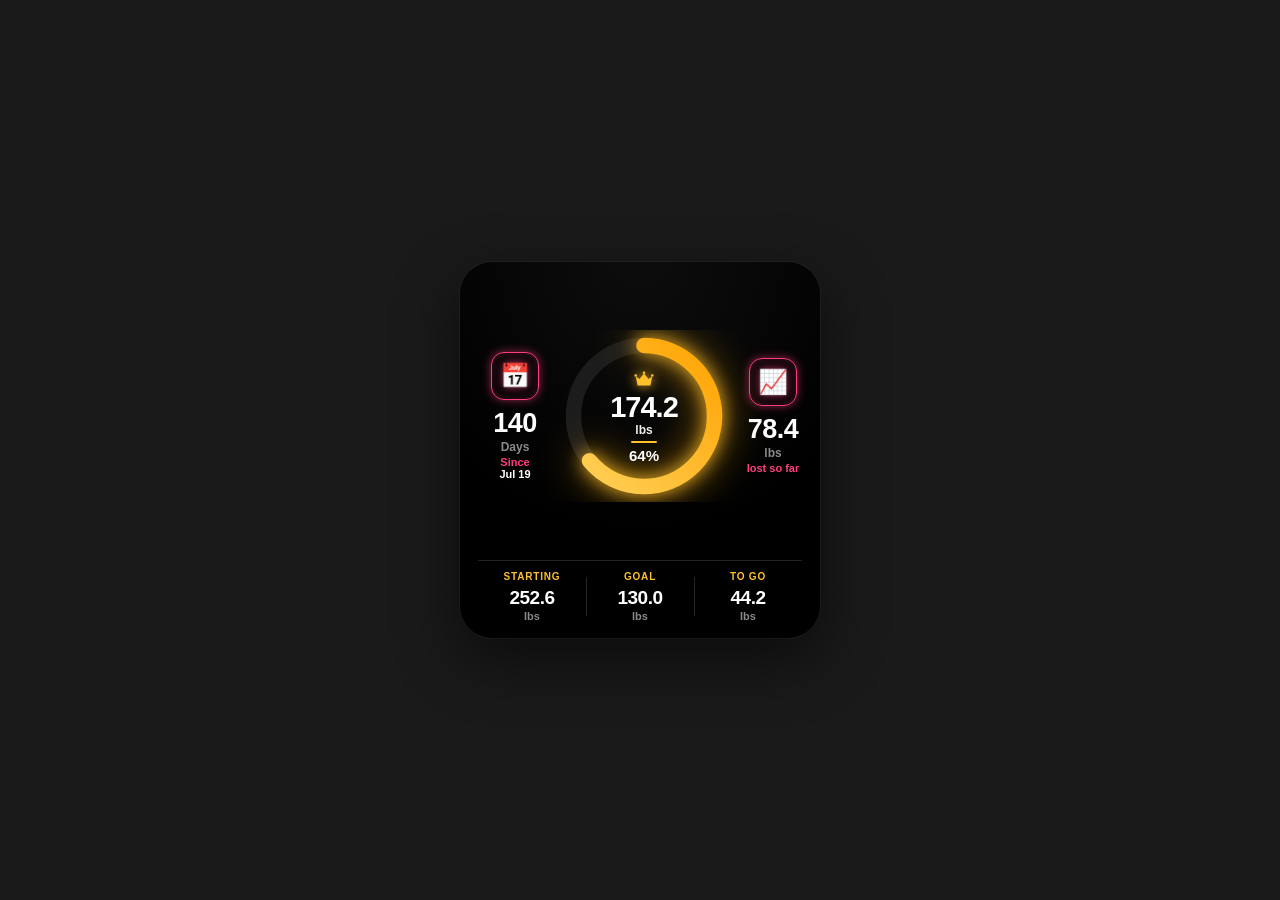
==== index.html @ 27c06859 "Update index.html" ====
<!DOCTYPE html>
<html lang="en">
<head>
<meta charset="UTF-8" />
<meta name="viewport" content="width=device-width, initial-scale=1.0" />
<title>Weight Tracker Widget</title>
<style>
  :root {
    --gold: #ffc02e;
    --gold-deep: #f5a623;
    --pink: #ff3d7f;
    --bg: #0a0a0a;
    --card: #000000;
    --gray: #8a8a8a;
  }

  * { box-sizing: border-box; }

  html, body {
    margin: 0;
    padding: 0;
    height: 100%;
    background: #1a1a1a;
    display: flex;
    align-items: center;
    justify-content: center;
    font-family: -apple-system, BlinkMacSystemFont, "Segoe UI", Roboto, Helvetica, Arial, sans-serif;
  }

  .card {
    width: 360px;
    height: 376px;
    background: radial-gradient(120% 120% at 50% 0%, #0d0d0d 0%, #000 60%);
    border-radius: 32px;
    padding: 22px 18px 16px;
    box-shadow: 0 0 0 1px rgba(255,255,255,0.04), 0 20px 60px rgba(0,0,0,0.6);
    color: #fff;
    display: flex;
    flex-direction: column;
  }

  .top-row {
    flex: 1;
    display: flex;
    align-items: center;
    justify-content: space-between;
    gap: 6px;
    min-height: 0;
  }

  .side {
    flex: 0 0 74px;
    text-align: center;
  }

  .side .icon-wrap {
    width: 48px;
    height: 48px;
    margin: 0 auto 10px;
    border-radius: 13px;
    border: 1.5px solid var(--pink);
    display: flex;
    align-items: center;
    justify-content: center;
    box-shadow: 0 0 10px rgba(255, 61, 127, 0.55), inset 0 0 8px rgba(255, 61, 127, 0.25);
  }

  .side .icon-wrap .emoji {
    font-size: 24px;
    line-height: 1;
    filter: drop-shadow(0 0 4px rgba(255, 61, 127, 0.7));
  }

  .side .big {
    font-size: 27px;
    font-weight: 800;
    line-height: 1;
    margin-bottom: 3px;
    letter-spacing: -0.5px;
  }

  .side .unit {
    font-size: 12px;
    color: var(--gray);
    font-weight: 600;
    margin-bottom: 2px;
  }

  .side .accent {
    font-size: 11px;
    color: var(--pink);
    font-weight: 600;
  }

  .side .plain {
    font-size: 11px;
    color: #fff;
    font-weight: 600;
  }

  .ring-col {
    flex: 1;
    display: flex;
    justify-content: center;
  }

  .ring-wrap {
    position: relative;
    width: 172px;
    height: 250px;
    flex: 0 0 auto;
  }

  .ring-wrap > svg {
    transform: rotate(-90deg);
    width: 100%;
    height: 100%;
    display: block;
  }

  .ring-track {
    fill: none;
    stroke: #1c1c1c;
    stroke-width: 18;
  }

  .ring-progress {
    fill: none;
    stroke: url(#goldGradient);
    stroke-width: 18;
    stroke-linecap: round;
    filter: drop-shadow(0 0 10px rgba(255, 192, 46, 0.9)) drop-shadow(0 0 22px rgba(255, 176, 0, 0.55));
    transition: stroke-dasharray 0.8s ease;
  }

  .ring-center {
    position: absolute;
    inset: 0;
    display: flex;
    flex-direction: column;
    align-items: center;
    justify-content: center;
    text-align: center;
  }

  .crown {
    width: 22px;
    height: 22px;
    margin-bottom: 2px;
    filter: drop-shadow(0 0 6px rgba(255, 192, 46, 0.9));
  }

  .ring-center .weight {
    font-size: 29px;
    font-weight: 800;
    line-height: 1;
    letter-spacing: -1px;
  }

  .ring-center .lbs {
    font-size: 12px;
    color: #eee;
    font-weight: 600;
    margin-top: 1px;
  }

  .ring-center .divider {
    width: 26px;
    height: 2px;
    background: var(--gold);
    margin: 4px 0;
    border-radius: 2px;
  }

  .ring-center .pct {
    font-size: 15px;
    font-weight: 700;
    color: #fff;
  }

  .hr {
    height: 1px;
    background: rgba(255,255,255,0.14);
    margin: 12px 0 10px;
    border: none;
    flex: 0 0 auto;
  }

  .bottom-row {
    display: flex;
    justify-content: space-between;
    flex: 0 0 auto;
  }

  .stat {
    flex: 1;
    text-align: center;
    position: relative;
  }

  .stat + .stat::before {
    content: "";
    position: absolute;
    left: 0;
    top: 6px;
    bottom: 6px;
    width: 1px;
    background: rgba(255,255,255,0.14);
  }

  .stat .label {
    font-size: 10px;
    font-weight: 700;
    letter-spacing: 0.8px;
    color: var(--gold);
    text-transform: uppercase;
    margin-bottom: 5px;
  }

  .stat .value {
    font-size: 19px;
    font-weight: 800;
    letter-spacing: -0.5px;
  }

  .stat .unit {
    font-size: 11px;
    color: var(--gray);
    font-weight: 600;
    margin-top: 1px;
  }
</style>
</head>
<body>

<div class="card" id="card">

  <div class="top-row">
    <div class="side">
      <div class="icon-wrap">
        <span class="emoji">📅</span>
      </div>
      <div class="big" id="daysCount">20</div>
      <div class="unit">Days</div>
      <div class="accent">Since</div>
      <div class="plain" id="sinceDate">Jul 1</div>
    </div>

    <div class="ring-col">
      <div class="ring-wrap">
        <svg viewBox="0 0 200 200" width="200" height="200">
          <defs>
            <linearGradient id="goldGradient" x1="0%" y1="0%" x2="100%" y2="100%">
              <stop offset="0%" stop-color="#ffd25c"></stop>
              <stop offset="100%" stop-color="#ffa300"></stop>
            </linearGradient>
          </defs>
          <circle class="ring-track" cx="100" cy="100" r="82"></circle>
          <circle class="ring-progress" id="ringProgress" cx="100" cy="100" r="82"
            stroke-dasharray="515.2" stroke-dashoffset="257.6"></circle>
        </svg>
        <div class="ring-center">
          <svg class="crown" viewBox="0 0 24 24" fill="var(--gold)">
            <path d="M3 8l4 3 5-6 5 6 4-3-2 10H5L3 8z"></path>
            <circle cx="3" cy="7" r="1.4"></circle>
            <circle cx="12" cy="4" r="1.4"></circle>
            <circle cx="21" cy="7" r="1.4"></circle>
          </svg>
          <div class="weight"><span id="currentWeight">220.0</span></div>
          <div class="lbs">lbs</div>
          <div class="divider"></div>
          <div class="pct" id="pctLabel">50%</div>
        </div>
      </div>
    </div>

    <div class="side">
      <div class="icon-wrap">
        <span class="emoji">📈</span>
      </div>
      <div class="big" id="lostAmount">30.0</div>
      <div class="unit">lbs</div>
      <div class="accent">lost so far</div>
    </div>
  </div>

  <hr class="hr" />

  <div class="bottom-row">
    <div class="stat">
      <div class="label">Starting</div>
      <div class="value" id="startingWeight">250.0</div>
      <div class="unit">lbs</div>
    </div>
    <div class="stat">
      <div class="label">Goal</div>
      <div class="value" id="goalWeight">160.0</div>
      <div class="unit">lbs</div>
    </div>
    <div class="stat">
      <div class="label">To Go</div>
      <div class="value" id="toGoWeight">45.0</div>
      <div class="unit">lbs</div>
    </div>
  </div>

</div>

<script>
  // ---- Configure your tracker here ----
  const config = {
    startDate: "2026-07-19", // "Since" date, ISO format
    startingWeight: 252.6,
    currentWeight: 174.2,
    goalWeight: 130.0,
  };
  // --------------------------------------

  function formatDate(iso) {
    const d = new Date(iso + "T00:00:00");
    return d.toLocaleDateString("en-US", { month: "short", day: "numeric" });
  }

  function daysSince(iso) {
    const start = new Date(iso + "T00:00:00");
    const now = new Date();
    const startUTC = Date.UTC(start.getFullYear(), start.getMonth(), start.getDate());
    const nowUTC = Date.UTC(now.getFullYear(), now.getMonth(), now.getDate());
    return Math.max(0, Math.round((nowUTC - startUTC) / 86400000));
  }

  function render(cfg) {
    const totalToLose = cfg.startingWeight - cfg.goalWeight;
    const lostSoFar = cfg.startingWeight - cfg.currentWeight;
    const toGo = cfg.currentWeight - cfg.goalWeight;
    const pct = totalToLose > 0 ? Math.min(100, Math.max(0, (lostSoFar / totalToLose) * 100)) : 0;

    document.getElementById("daysCount").textContent = daysSince(cfg.startDate);
    document.getElementById("sinceDate").textContent = formatDate(cfg.startDate);
    document.getElementById("currentWeight").textContent = cfg.currentWeight.toFixed(1);
    document.getElementById("pctLabel").textContent = Math.round(pct) + "%";
    document.getElementById("lostAmount").textContent = lostSoFar.toFixed(1);
    document.getElementById("startingWeight").textContent = cfg.startingWeight.toFixed(1);
    document.getElementById("goalWeight").textContent = cfg.goalWeight.toFixed(1);
    document.getElementById("toGoWeight").textContent = toGo.toFixed(1);

    const r = 82;
    const circumference = 2 * Math.PI * r;
    const offset = circumference * (1 - pct / 100);
    const ring = document.getElementById("ringProgress");
    ring.setAttribute("stroke-dasharray", circumference.toFixed(2));
    ring.setAttribute("stroke-dashoffset", offset.toFixed(2));
  }

  render(config);
</script>

</body>
</html>
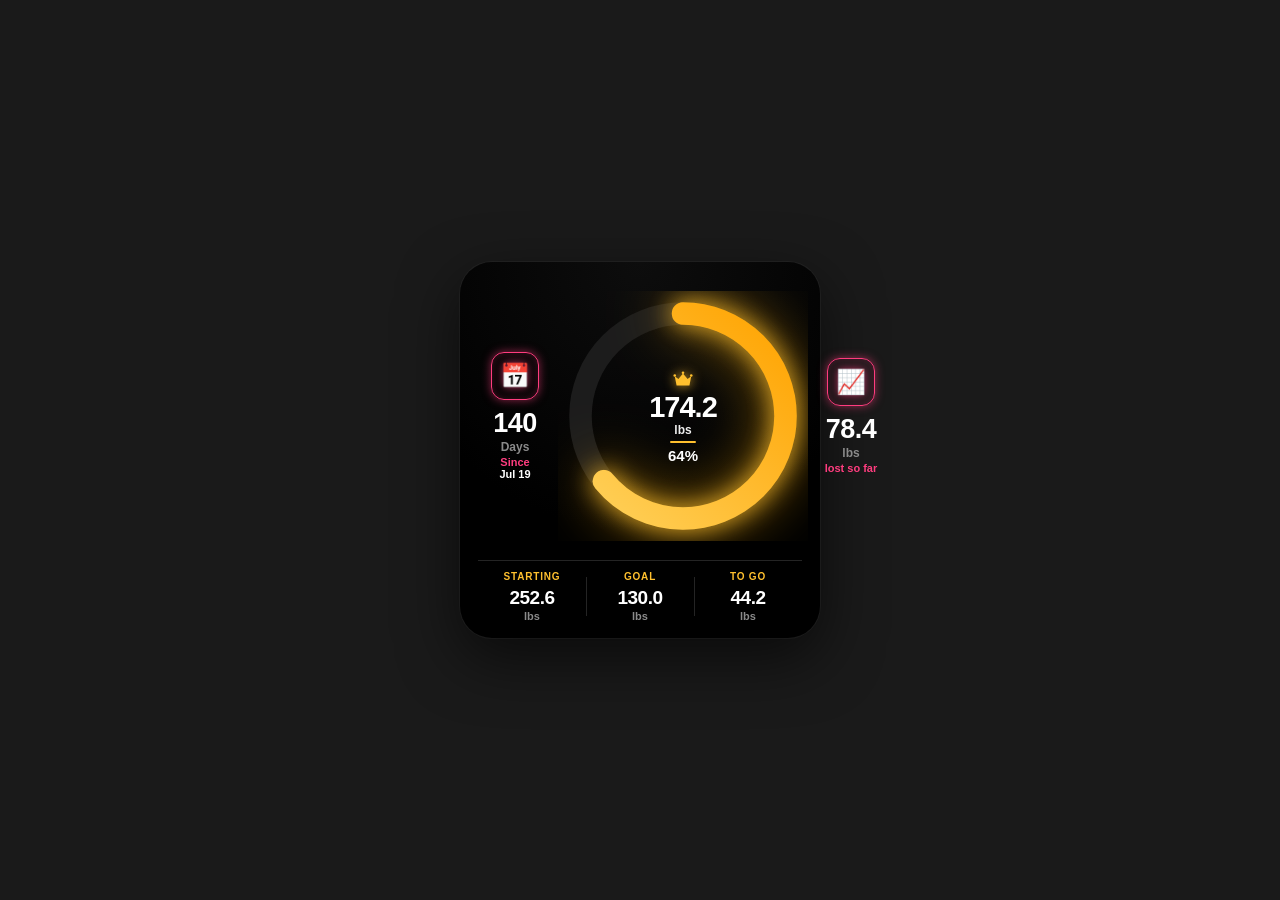
==== commit 4c460efd: "Update index.html" ====
--- a/index.html
+++ b/index.html
@@ -106,7 +106,7 @@
 
   .ring-wrap {
     position: relative;
-    width: 172px;
+    width: 250px;
     height: 250px;
     flex: 0 0 auto;
   }
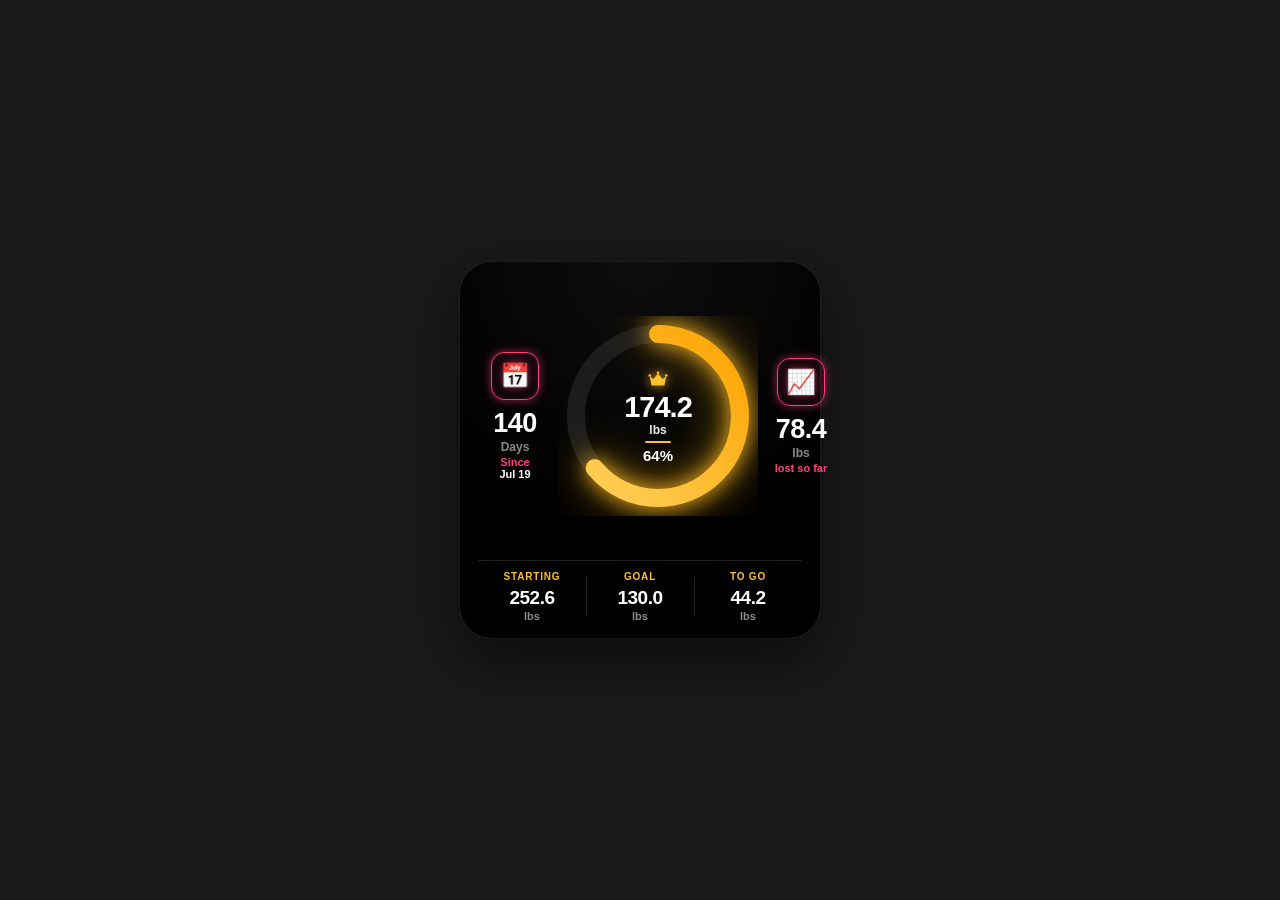
==== commit e5d7b565: "Update index.html" ====
--- a/index.html
+++ b/index.html
@@ -106,8 +106,8 @@
 
   .ring-wrap {
     position: relative;
-    width: 250px;
-    height: 250px;
+    width: 200px;
+    height: 200px;
     flex: 0 0 auto;
   }
 
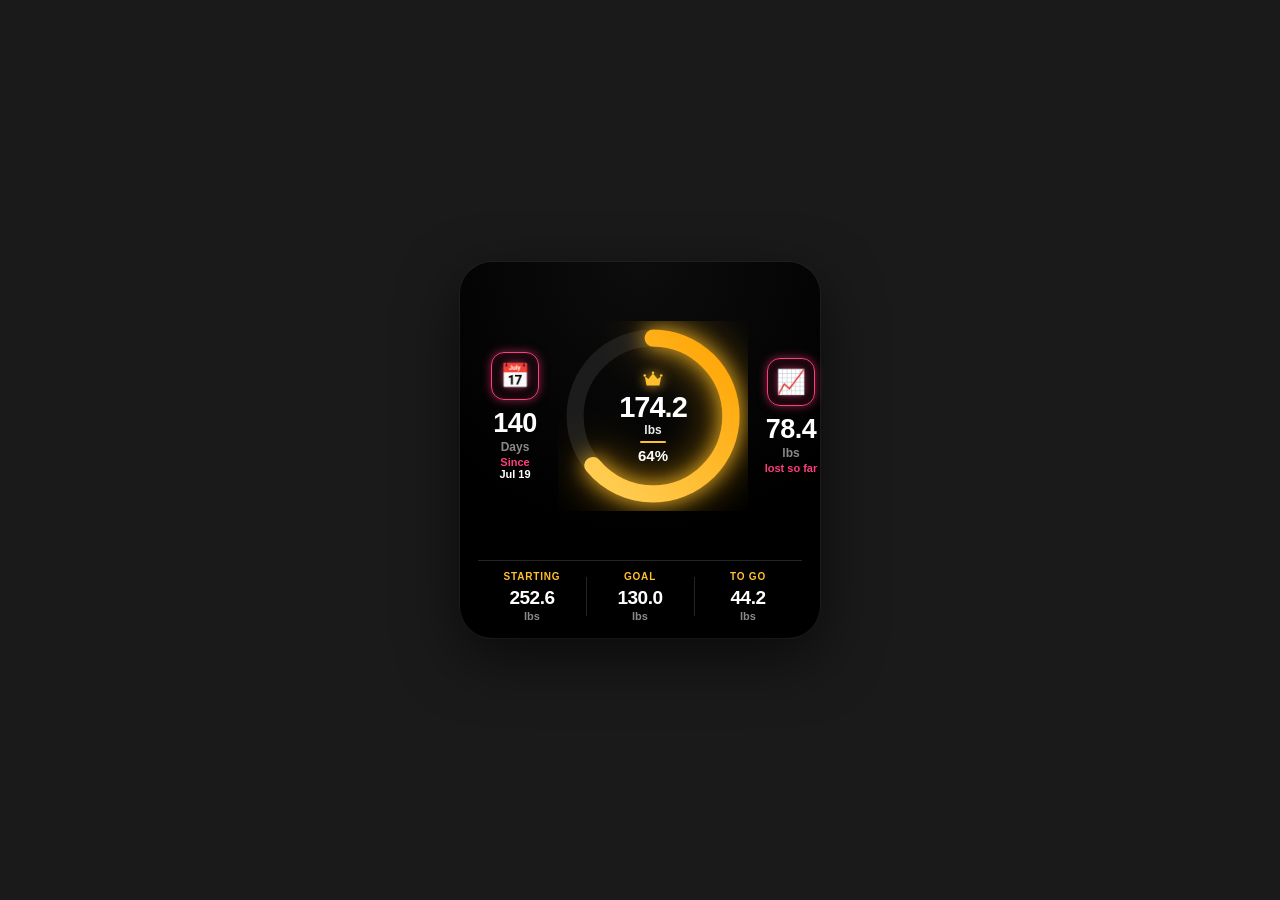
==== commit c09d9542: "Update index.html" ====
--- a/index.html
+++ b/index.html
@@ -106,8 +106,8 @@
 
   .ring-wrap {
     position: relative;
-    width: 200px;
-    height: 200px;
+    width: 190px;
+    height: 190px;
     flex: 0 0 auto;
   }
 
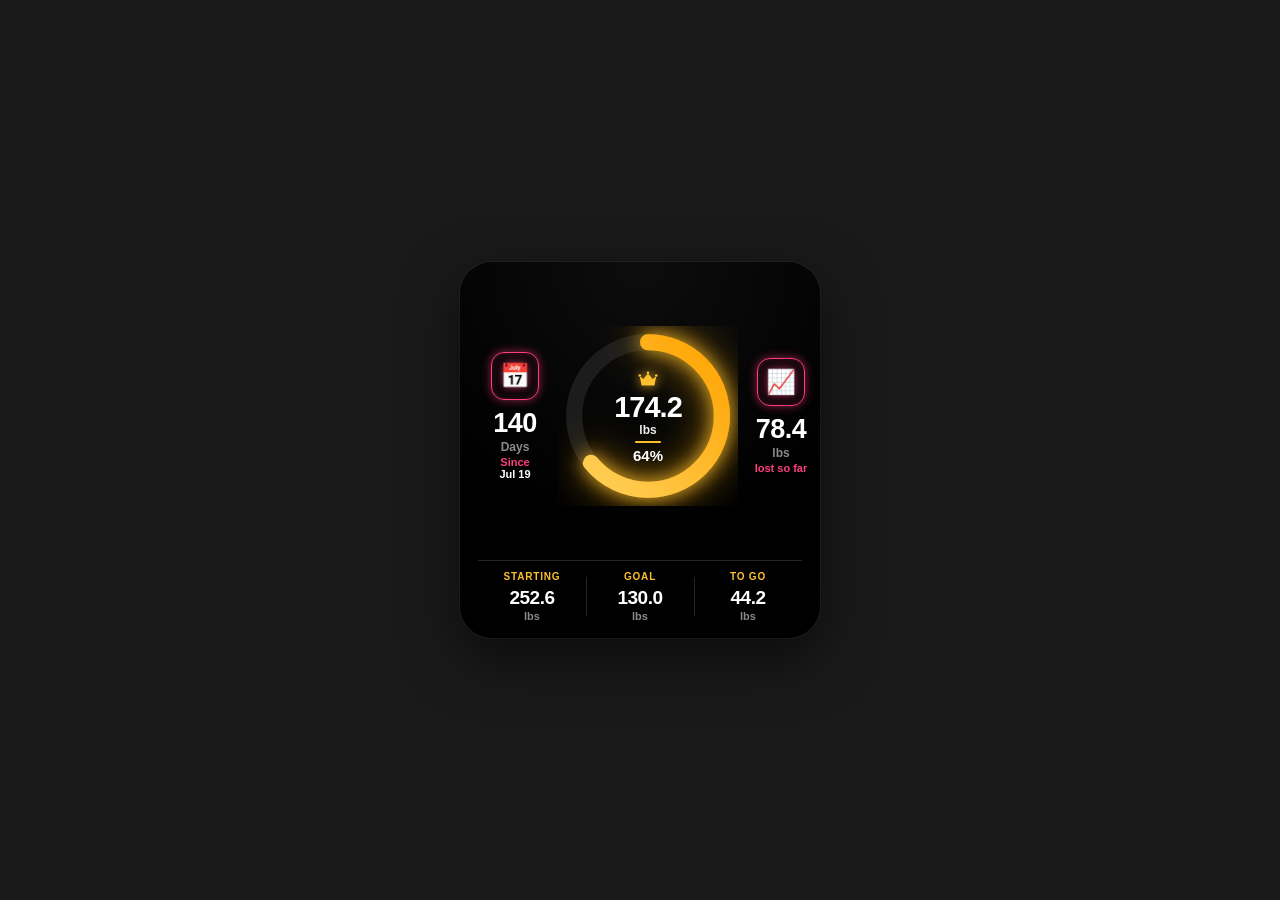
==== commit e829ede4: "Update index.html" ====
--- a/index.html
+++ b/index.html
@@ -106,8 +106,8 @@
 
   .ring-wrap {
     position: relative;
-    width: 190px;
-    height: 190px;
+    width: 180px;
+    height: 180px;
     flex: 0 0 auto;
   }
 
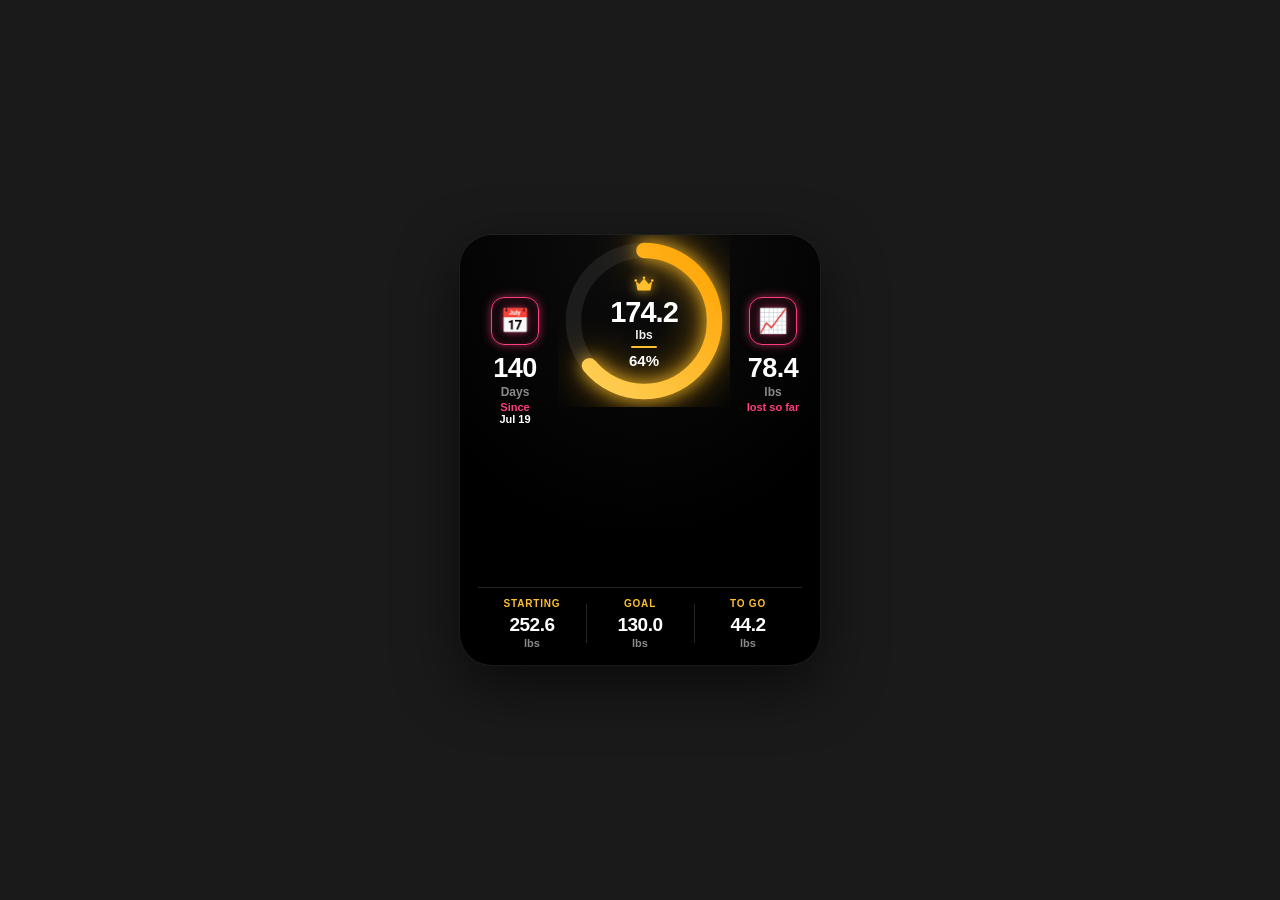
==== commit 783d64db: "Update index.html" ====
--- a/index.html
+++ b/index.html
@@ -29,7 +29,7 @@
 
   .card {
     width: 360px;
-    height: 376px;
+    height: 430px;
     background: radial-gradient(120% 120% at 50% 0%, #0d0d0d 0%, #000 60%);
     border-radius: 32px;
     padding: 22px 18px 16px;
@@ -42,7 +42,7 @@
   .top-row {
     flex: 1;
     display: flex;
-    align-items: center;
+    align-items: flex-start;
     justify-content: space-between;
     gap: 6px;
     min-height: 0;
@@ -51,6 +51,7 @@
   .side {
     flex: 0 0 74px;
     text-align: center;
+    margin-top: 40px;
   }
 
   .side .icon-wrap {
@@ -106,8 +107,9 @@
 
   .ring-wrap {
     position: relative;
-    width: 180px;
-    height: 180px;
+    width: 172px;
+    height: 172px;
+    margin-top: -22px;
     flex: 0 0 auto;
   }
 
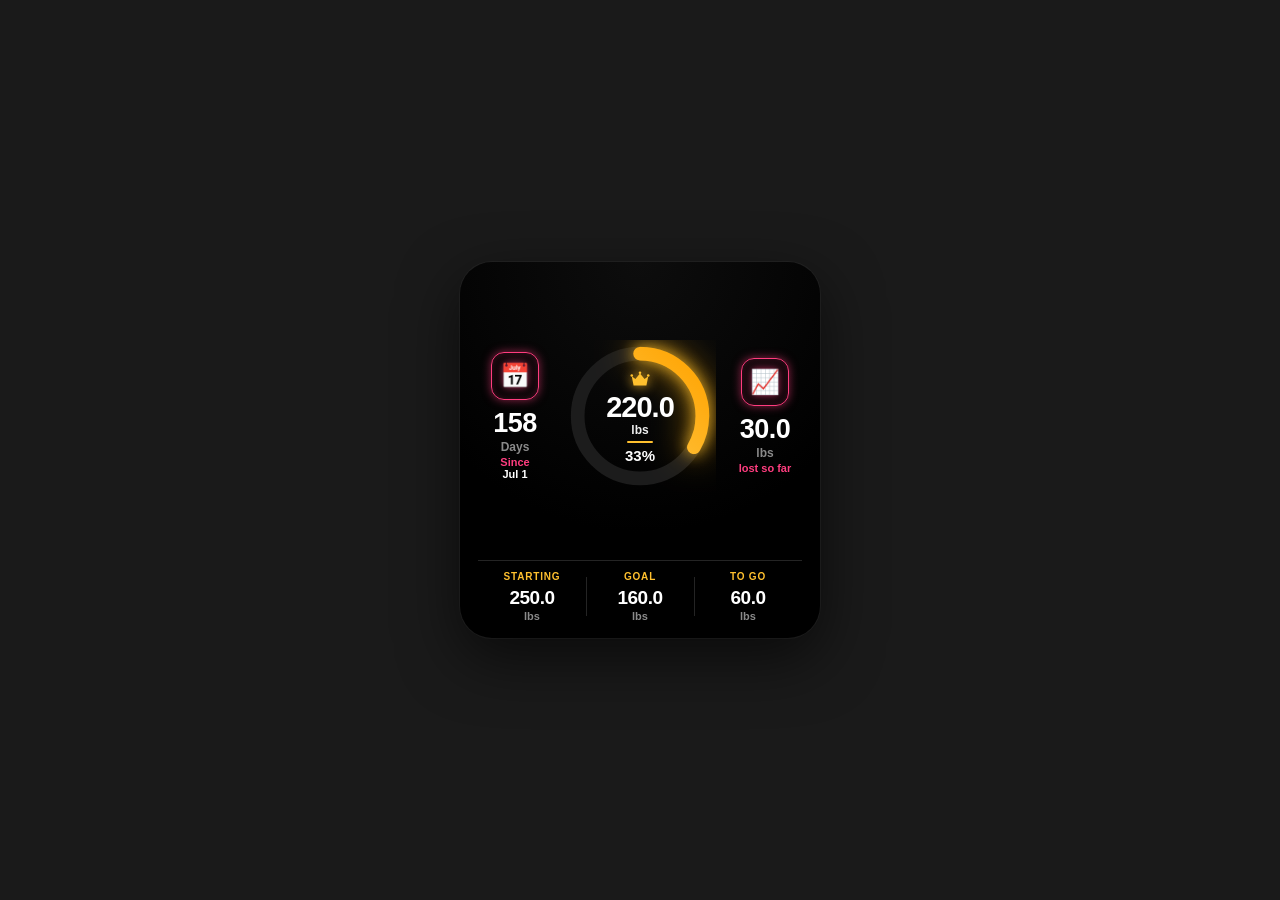
==== commit 975f4dc6: "Add files via upload" ====
--- a/index.html
+++ b/index.html
@@ -29,7 +29,7 @@
 
   .card {
     width: 360px;
-    height: 430px;
+    height: 376px;
     background: radial-gradient(120% 120% at 50% 0%, #0d0d0d 0%, #000 60%);
     border-radius: 32px;
     padding: 22px 18px 16px;
@@ -42,7 +42,7 @@
   .top-row {
     flex: 1;
     display: flex;
-    align-items: flex-start;
+    align-items: center;
     justify-content: space-between;
     gap: 6px;
     min-height: 0;
@@ -51,7 +51,6 @@
   .side {
     flex: 0 0 74px;
     text-align: center;
-    margin-top: 40px;
   }
 
   .side .icon-wrap {
@@ -107,9 +106,8 @@
 
   .ring-wrap {
     position: relative;
-    width: 172px;
-    height: 172px;
-    margin-top: -22px;
+    width: 152px;
+    height: 152px;
     flex: 0 0 auto;
   }
 
@@ -311,10 +309,10 @@
 <script>
   // ---- Configure your tracker here ----
   const config = {
-    startDate: "2026-07-19", // "Since" date, ISO format
-    startingWeight: 252.6,
-    currentWeight: 174.2,
-    goalWeight: 130.0,
+    startDate: "2026-07-01", // "Since" date, ISO format
+    startingWeight: 250.0,
+    currentWeight: 220.0,
+    goalWeight: 160.0,
   };
   // --------------------------------------
 
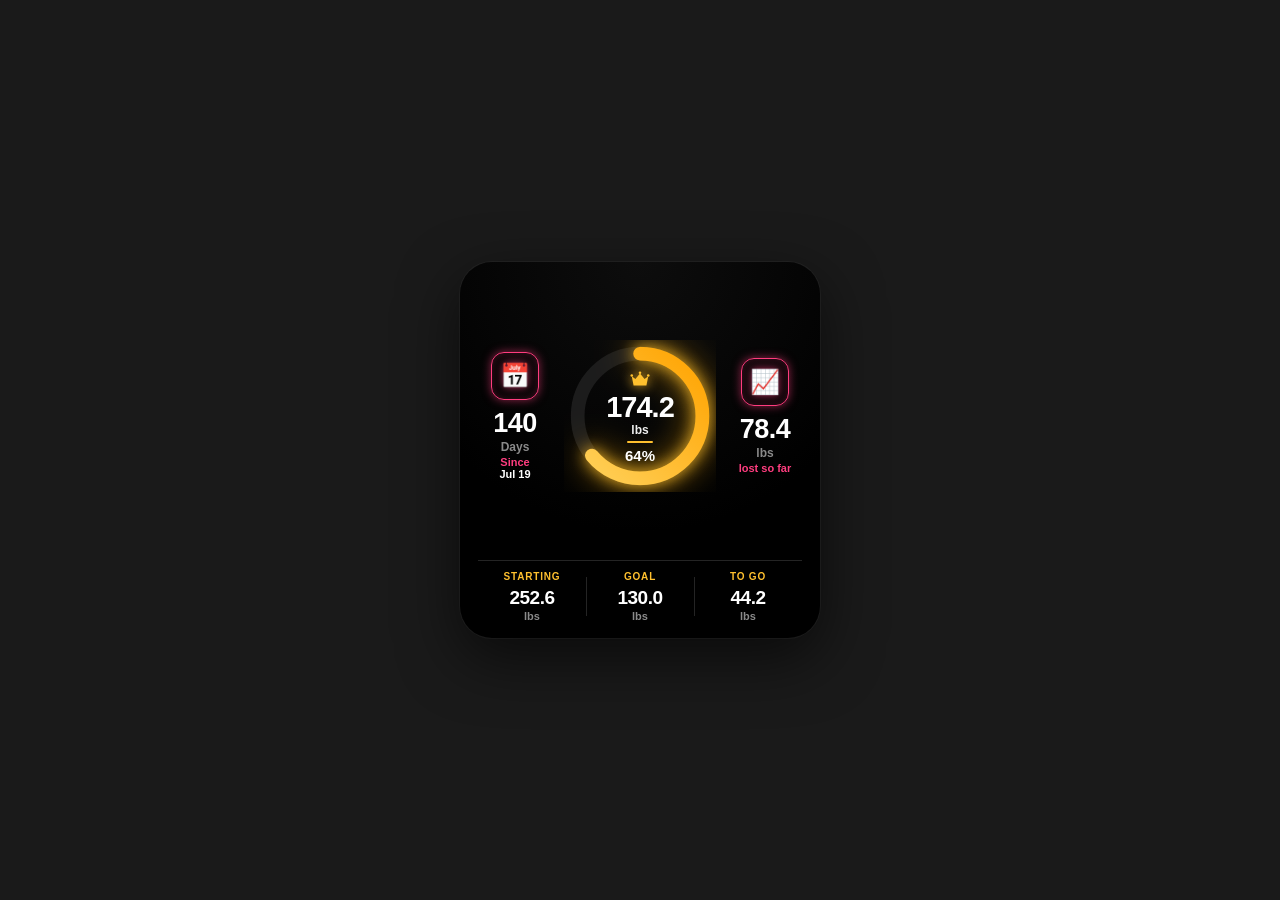
==== commit 21adff5b: "Update index.html" ====
--- a/index.html
+++ b/index.html
@@ -309,10 +309,10 @@
 <script>
   // ---- Configure your tracker here ----
   const config = {
-    startDate: "2026-07-01", // "Since" date, ISO format
-    startingWeight: 250.0,
-    currentWeight: 220.0,
-    goalWeight: 160.0,
+    startDate: "2026-07-19", // "Since" date, ISO format
+    startingWeight: 252.6,
+    currentWeight: 174.2,
+    goalWeight: 130.0,
   };
   // --------------------------------------
 
